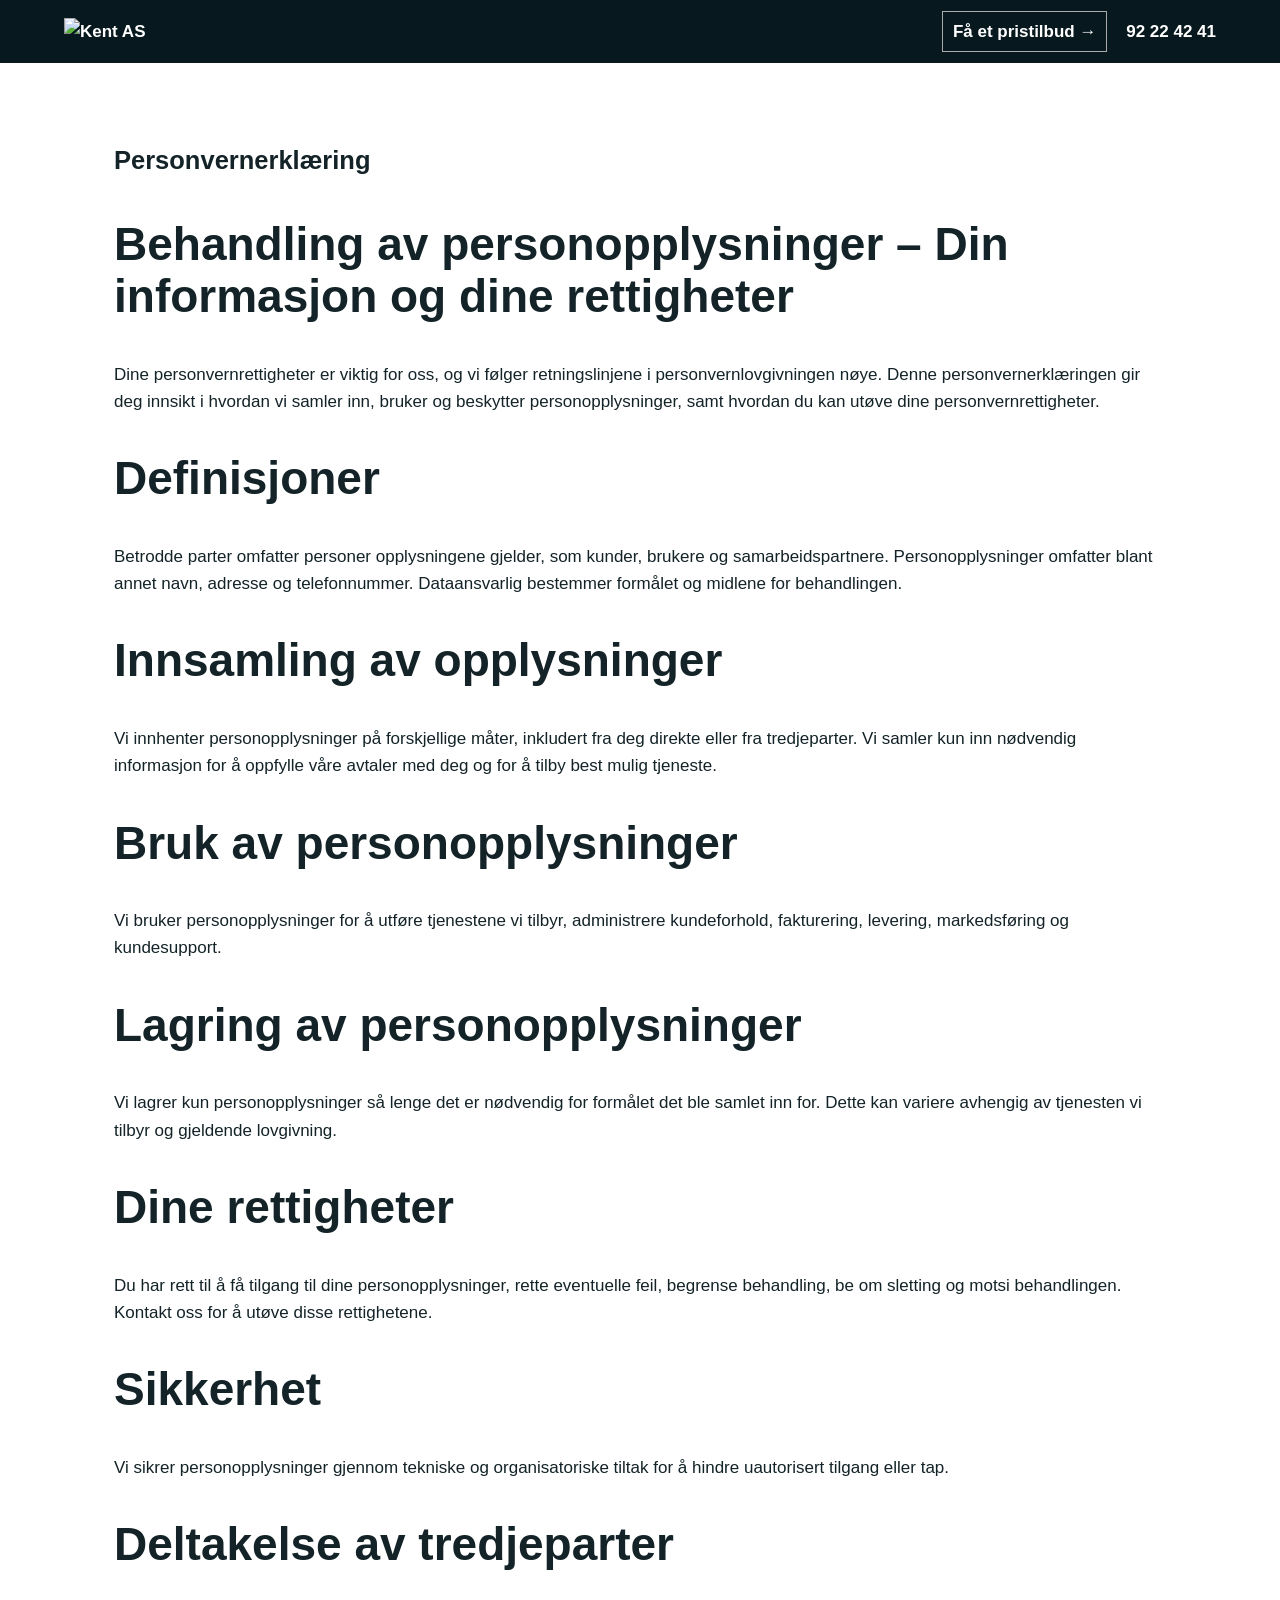
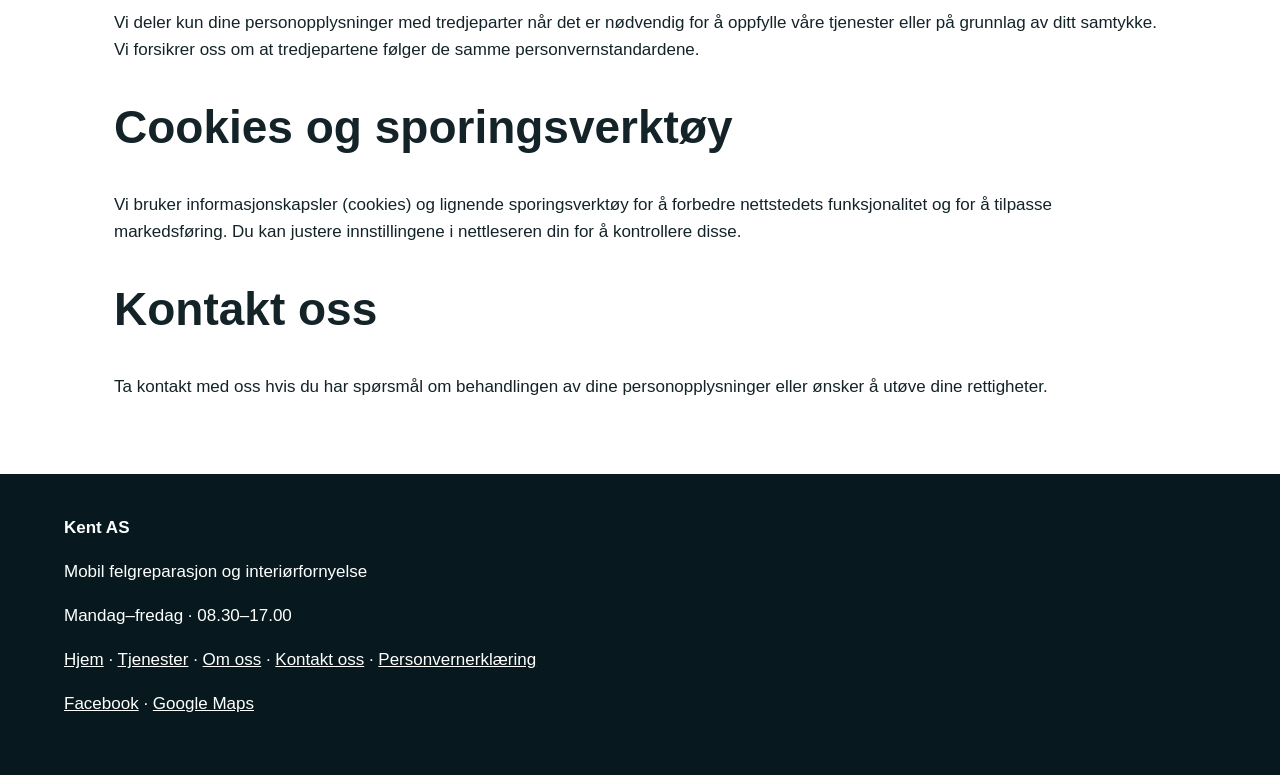
==== personvernerklaering.html @ ce972908 "Legg til nettsiden for Kent AS" ====
<!doctype html><html lang="nb"><head><meta charset="utf-8"><meta name="viewport" content="width=device-width,initial-scale=1"><meta name="robots" content="noindex,nofollow"><title>Personvernerklæring - KENT AS</title><link rel="stylesheet" href="../site.css"></head><body><header><a href="../index.html"><img width="78" src="https://kentas.no/wp-content/uploads/2024/09/KENTAS-Logo.png" alt="Kent AS"></a><div><a class="outline" href="../index.html#kontaktoss">Få et pristilbud →</a> <a href="tel:+4792224241">92 22 42 41</a></div></header><main><section id="personvern"><h1>Personvernerklæring</h1><h2>Behandling av personopplysninger – Din informasjon og dine rettigheter</h2><p>Dine personvernrettigheter er viktig for oss, og vi følger retningslinjene i personvernlovgivningen nøye. Denne personvernerklæringen gir deg innsikt i hvordan vi samler inn, bruker og beskytter personopplysninger, samt hvordan du kan utøve dine personvernrettigheter.</p><h2>Definisjoner</h2><p>Betrodde parter omfatter personer opplysningene gjelder, som kunder, brukere og samarbeidspartnere. Personopplysninger omfatter blant annet navn, adresse og telefonnummer. Dataansvarlig bestemmer formålet og midlene for behandlingen.</p><h2>Innsamling av opplysninger</h2><p>Vi innhenter personopplysninger på forskjellige måter, inkludert fra deg direkte eller fra tredjeparter. Vi samler kun inn nødvendig informasjon for å oppfylle våre avtaler med deg og for å tilby best mulig tjeneste.</p><h2>Bruk av personopplysninger</h2><p>Vi bruker personopplysninger for å utføre tjenestene vi tilbyr, administrere kundeforhold, fakturering, levering, markedsføring og kundesupport.</p><h2>Lagring av personopplysninger</h2><p>Vi lagrer kun personopplysninger så lenge det er nødvendig for formålet det ble samlet inn for. Dette kan variere avhengig av tjenesten vi tilbyr og gjeldende lovgivning.</p><h2>Dine rettigheter</h2><p>Du har rett til å få tilgang til dine personopplysninger, rette eventuelle feil, begrense behandling, be om sletting og motsi behandlingen. Kontakt oss for å utøve disse rettighetene.</p><h2>Sikkerhet</h2><p>Vi sikrer personopplysninger gjennom tekniske og organisatoriske tiltak for å hindre uautorisert tilgang eller tap.</p><h2>Deltakelse av tredjeparter</h2><p>Vi deler kun dine personopplysninger med tredjeparter når det er nødvendig for å oppfylle våre tjenester eller på grunnlag av ditt samtykke. Vi forsikrer oss om at tredjepartene følger de samme personvernstandardene.</p><h2>Cookies og sporingsverktøy</h2><p>Vi bruker informasjonskapsler (cookies) og lignende sporingsverktøy for å forbedre nettstedets funksjonalitet og for å tilpasse markedsføring. Du kan justere innstillingene i nettleseren din for å kontrollere disse.</p><h2>Kontakt oss</h2><p>Ta kontakt med oss hvis du har spørsmål om behandlingen av dine personopplysninger eller ønsker å utøve dine rettigheter.</p></section></main><footer><strong>Kent AS</strong><p>Mobil felgreparasjon og interiørfornyelse</p><p>Mandag–fredag · 08.30–17.00</p><nav><a href="../index.html">Hjem</a> · <a href="../index.html#tjenester">Tjenester</a> · <a href="../index.html#hvorforvelgeoss">Om oss</a> · <a href="../index.html#kontaktoss">Kontakt oss</a> · <a href="../personvernerklaering/index.html">Personvernerklæring</a></nav><p><a href="https://nb-no.facebook.com/repkent/">Facebook</a> · <a href="https://maps.app.goo.gl/f2fDpJpUZqLAaT4b7">Google Maps</a></p></footer></body></html>
---- site.css ----
*{box-sizing:border-box}body{margin:0;color:#132328;font:17px/1.6 "DM Sans",Arial,sans-serif}a{color:inherit}header,footer{background:#07191e;color:white;padding:18px 5vw}header{display:flex;align-items:center;justify-content:space-between;gap:12px}header a,.button{font-weight:700;text-decoration:none}.outline{border:1px solid #aaa;padding:10px;margin-right:14px}.hero{max-width:none;color:#fff;background:linear-gradient(90deg,#04191eee,#05171ab0 62%,#03121766),url("https://kentas.no/wp-content/uploads/2024/09/shutterstock_1385472002-scaled-1.jpg") center/cover;min-height:75vh;display:grid;place-items:center;text-align:center;border-bottom:10px solid #46c855}.hero h1{font:800 clamp(32px,5vw,64px)/1.06 "Lexend Deca",Arial,sans-serif;max-width:770px;margin:auto}.hero p{margin:28px auto}.button,button{display:inline-block;background:#46c855;color:#102617;padding:12px 22px}.grid{display:grid;grid-template-columns:1fr 1fr;gap:32px}section{max-width:1180px;margin:auto;padding:56px 5vw}h2,h3{font-family:"Lexend Deca",Arial,sans-serif;line-height:1.12}h2{font-size:clamp(28px,4vw,46px)}article img{width:100%;height:250px;object-fit:cover}.gallery{display:flex;gap:12px;overflow:auto;margin-top:35px}.gallery img{height:140px;width:160px;object-fit:cover}.work{max-width:100%;width:450px}details{padding:14px 0;border-bottom:1px solid #ccc}summary{cursor:pointer;font-weight:bold}fieldset{border:1px solid #ccc}label{display:block;margin:10px 0}input,textarea{display:block;width:100%;padding:10px}footer{padding-block:40px}@media(max-width:650px){.grid{grid-template-columns:1fr}.outline{display:block;margin:0;padding:5px}.hero{min-height:62vh}section{padding:32px 6vw}}
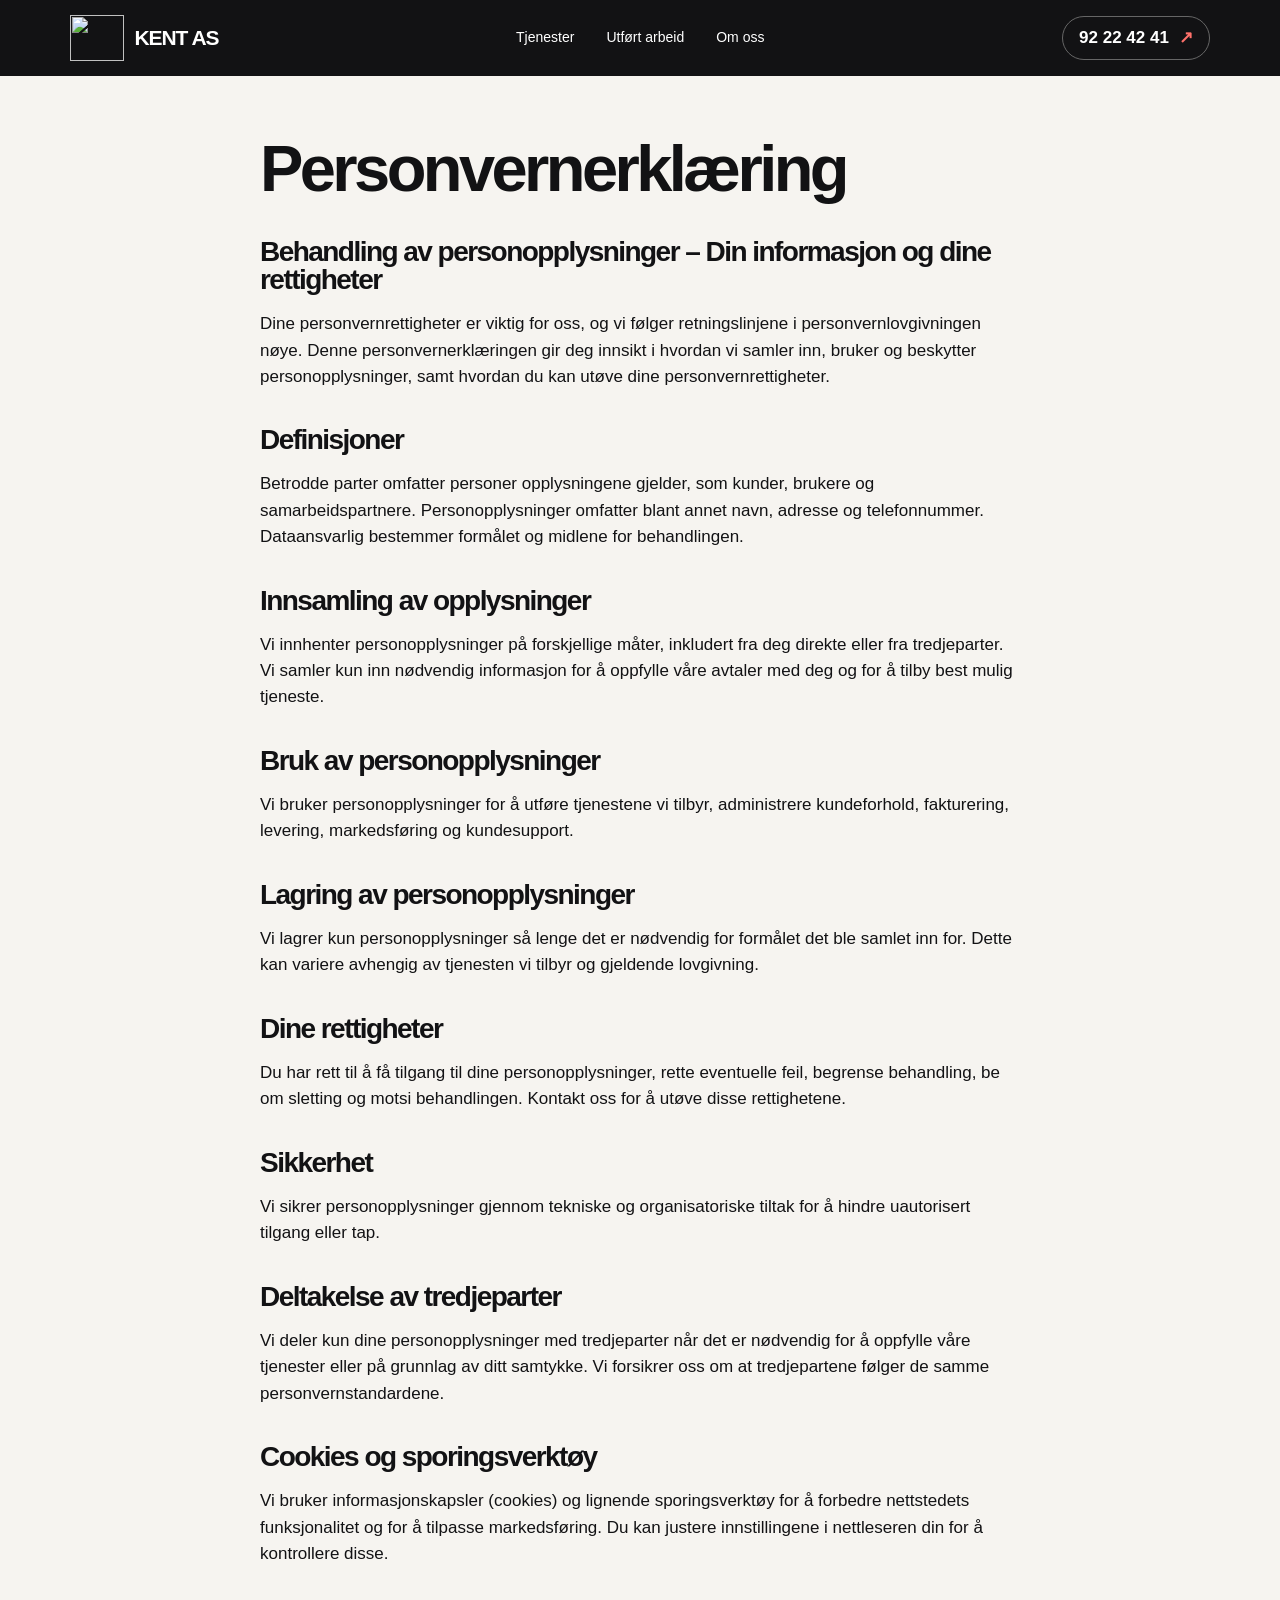
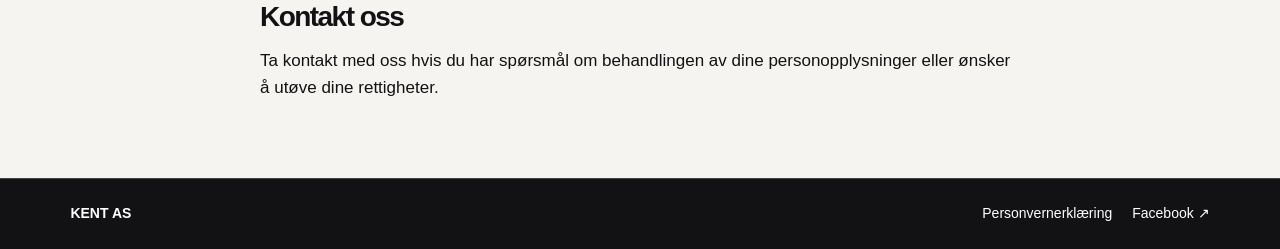
==== commit a0f14b13: "Forny verkstedsidene og legg til lokal SEO" ====
--- a/personvernerklaering.html
+++ b/personvernerklaering.html
@@ -1 +1,7 @@
-<!doctype html><html lang="nb"><head><meta charset="utf-8"><meta name="viewport" content="width=device-width,initial-scale=1"><meta name="robots" content="noindex,nofollow"><title>Personvernerklæring - KENT AS</title><link rel="stylesheet" href="../site.css"></head><body><header><a href="../index.html"><img width="78" src="https://kentas.no/wp-content/uploads/2024/09/KENTAS-Logo.png" alt="Kent AS"></a><div><a class="outline" href="../index.html#kontaktoss">Få et pristilbud →</a> <a href="tel:+4792224241">92 22 42 41</a></div></header><main><section id="personvern"><h1>Personvernerklæring</h1><h2>Behandling av personopplysninger – Din informasjon og dine rettigheter</h2><p>Dine personvernrettigheter er viktig for oss, og vi følger retningslinjene i personvernlovgivningen nøye. Denne personvernerklæringen gir deg innsikt i hvordan vi samler inn, bruker og beskytter personopplysninger, samt hvordan du kan utøve dine personvernrettigheter.</p><h2>Definisjoner</h2><p>Betrodde parter omfatter personer opplysningene gjelder, som kunder, brukere og samarbeidspartnere. Personopplysninger omfatter blant annet navn, adresse og telefonnummer. Dataansvarlig bestemmer formålet og midlene for behandlingen.</p><h2>Innsamling av opplysninger</h2><p>Vi innhenter personopplysninger på forskjellige måter, inkludert fra deg direkte eller fra tredjeparter. Vi samler kun inn nødvendig informasjon for å oppfylle våre avtaler med deg og for å tilby best mulig tjeneste.</p><h2>Bruk av personopplysninger</h2><p>Vi bruker personopplysninger for å utføre tjenestene vi tilbyr, administrere kundeforhold, fakturering, levering, markedsføring og kundesupport.</p><h2>Lagring av personopplysninger</h2><p>Vi lagrer kun personopplysninger så lenge det er nødvendig for formålet det ble samlet inn for. Dette kan variere avhengig av tjenesten vi tilbyr og gjeldende lovgivning.</p><h2>Dine rettigheter</h2><p>Du har rett til å få tilgang til dine personopplysninger, rette eventuelle feil, begrense behandling, be om sletting og motsi behandlingen. Kontakt oss for å utøve disse rettighetene.</p><h2>Sikkerhet</h2><p>Vi sikrer personopplysninger gjennom tekniske og organisatoriske tiltak for å hindre uautorisert tilgang eller tap.</p><h2>Deltakelse av tredjeparter</h2><p>Vi deler kun dine personopplysninger med tredjeparter når det er nødvendig for å oppfylle våre tjenester eller på grunnlag av ditt samtykke. Vi forsikrer oss om at tredjepartene følger de samme personvernstandardene.</p><h2>Cookies og sporingsverktøy</h2><p>Vi bruker informasjonskapsler (cookies) og lignende sporingsverktøy for å forbedre nettstedets funksjonalitet og for å tilpasse markedsføring. Du kan justere innstillingene i nettleseren din for å kontrollere disse.</p><h2>Kontakt oss</h2><p>Ta kontakt med oss hvis du har spørsmål om behandlingen av dine personopplysninger eller ønsker å utøve dine rettigheter.</p></section></main><footer><strong>Kent AS</strong><p>Mobil felgreparasjon og interiørfornyelse</p><p>Mandag–fredag · 08.30–17.00</p><nav><a href="../index.html">Hjem</a> · <a href="../index.html#tjenester">Tjenester</a> · <a href="../index.html#hvorforvelgeoss">Om oss</a> · <a href="../index.html#kontaktoss">Kontakt oss</a> · <a href="../personvernerklaering/index.html">Personvernerklæring</a></nav><p><a href="https://nb-no.facebook.com/repkent/">Facebook</a> · <a href="https://maps.app.goo.gl/f2fDpJpUZqLAaT4b7">Google Maps</a></p></footer></body></html>
+<!doctype html>
+<html lang="nb"><head>
+<meta charset="utf-8"><meta name="viewport" content="width=device-width,initial-scale=1">
+<title>Personvernerklæring | Kent AS</title><meta name="description" content="Les hvordan Kent AS behandler personopplysninger og hvordan du kontakter oss om dine rettigheter.">
+<meta name="robots" content="noindex,follow"><link rel="canonical" href="https://kentas.no/personvernerklaering/">
+<meta property="og:type" content="website"><meta property="og:locale" content="nb_NO"><meta property="og:site_name" content="Kent AS"><meta property="og:title" content="Personvernerklæring | Kent AS"><meta property="og:description" content="Les hvordan Kent AS behandler personopplysninger og hvordan du kontakter oss om dine rettigheter."><meta property="og:url" content="https://kentas.no/personvernerklaering/"><meta property="og:image" content="https://kentas.no/wp-content/uploads/2024/09/shutterstock_1385472002-scaled-1.jpg"><meta property="og:image:alt" content="Detaljbilde av felg på bil"><meta name="twitter:card" content="summary_large_image"><meta name="theme-color" content="#121212">
+<link rel="icon" href="https://kentas.no/wp-content/uploads/2024/09/KENTAS-Logo.png"><link rel="stylesheet" href="/site.css"><script type="application/ld+json">{"@context":"https://schema.org","@type":"WebPage","name":"Personvernerklæring","url":"https://kentas.no/personvernerklaering/","inLanguage":"nb"}</script></head><body><a class="skip" href="#innhold">Hopp til innhold</a><header><div class="wrap bar"><a class="brand" href="/" aria-label="Kent AS, forside"><img src="https://kentas.no/wp-content/uploads/2024/09/KENTAS-Logo.png" alt="" width="54" height="46"><span>KENT AS</span></a><nav aria-label="Hovedmeny"><a href="/#tjenester">Tjenester</a><a href="/#arbeid">Utført arbeid</a><a href="/#hvorforvelgeoss">Om oss</a></nav><a class="navcall" href="tel:+4792224241">92 22 42 41 <span aria-hidden="true">↗</span></a></div></header><main class="wrap privacy" id="innhold"><h1>Personvernerklæring</h1><h2>Behandling av personopplysninger – Din informasjon og dine rettigheter</h2><p>Dine personvernrettigheter er viktig for oss, og vi følger retningslinjene i personvernlovgivningen nøye. Denne personvernerklæringen gir deg innsikt i hvordan vi samler inn, bruker og beskytter personopplysninger, samt hvordan du kan utøve dine personvernrettigheter.</p><h2>Definisjoner</h2><p>Betrodde parter omfatter personer opplysningene gjelder, som kunder, brukere og samarbeidspartnere. Personopplysninger omfatter blant annet navn, adresse og telefonnummer. Dataansvarlig bestemmer formålet og midlene for behandlingen.</p><h2>Innsamling av opplysninger</h2><p>Vi innhenter personopplysninger på forskjellige måter, inkludert fra deg direkte eller fra tredjeparter. Vi samler kun inn nødvendig informasjon for å oppfylle våre avtaler med deg og for å tilby best mulig tjeneste.</p><h2>Bruk av personopplysninger</h2><p>Vi bruker personopplysninger for å utføre tjenestene vi tilbyr, administrere kundeforhold, fakturering, levering, markedsføring og kundesupport.</p><h2>Lagring av personopplysninger</h2><p>Vi lagrer kun personopplysninger så lenge det er nødvendig for formålet det ble samlet inn for. Dette kan variere avhengig av tjenesten vi tilbyr og gjeldende lovgivning.</p><h2>Dine rettigheter</h2><p>Du har rett til å få tilgang til dine personopplysninger, rette eventuelle feil, begrense behandling, be om sletting og motsi behandlingen. Kontakt oss for å utøve disse rettighetene.</p><h2>Sikkerhet</h2><p>Vi sikrer personopplysninger gjennom tekniske og organisatoriske tiltak for å hindre uautorisert tilgang eller tap.</p><h2>Deltakelse av tredjeparter</h2><p>Vi deler kun dine personopplysninger med tredjeparter når det er nødvendig for å oppfylle våre tjenester eller på grunnlag av ditt samtykke. Vi forsikrer oss om at tredjepartene følger de samme personvernstandardene.</p><h2>Cookies og sporingsverktøy</h2><p>Vi bruker informasjonskapsler (cookies) og lignende sporingsverktøy for å forbedre nettstedets funksjonalitet og for å tilpasse markedsføring. Du kan justere innstillingene i nettleseren din for å kontrollere disse.</p><h2>Kontakt oss</h2><p>Ta kontakt med oss hvis du har spørsmål om behandlingen av dine personopplysninger eller ønsker å utøve dine rettigheter.</p></main><footer><div class="wrap foot"><strong>KENT AS</strong><a href="/personvernerklaering/">Personvernerklæring</a><a href="https://nb-no.facebook.com/repkent/">Facebook ↗</a></div></footer></body></html>
--- a/site.css
+++ b/site.css
@@ -1 +1 @@
-*{box-sizing:border-box}body{margin:0;color:#132328;font:17px/1.6 "DM Sans",Arial,sans-serif}a{color:inherit}header,footer{background:#07191e;color:white;padding:18px 5vw}header{display:flex;align-items:center;justify-content:space-between;gap:12px}header a,.button{font-weight:700;text-decoration:none}.outline{border:1px solid #aaa;padding:10px;margin-right:14px}.hero{max-width:none;color:#fff;background:linear-gradient(90deg,#04191eee,#05171ab0 62%,#03121766),url("https://kentas.no/wp-content/uploads/2024/09/shutterstock_1385472002-scaled-1.jpg") center/cover;min-height:75vh;display:grid;place-items:center;text-align:center;border-bottom:10px solid #46c855}.hero h1{font:800 clamp(32px,5vw,64px)/1.06 "Lexend Deca",Arial,sans-serif;max-width:770px;margin:auto}.hero p{margin:28px auto}.button,button{display:inline-block;background:#46c855;color:#102617;padding:12px 22px}.grid{display:grid;grid-template-columns:1fr 1fr;gap:32px}section{max-width:1180px;margin:auto;padding:56px 5vw}h2,h3{font-family:"Lexend Deca",Arial,sans-serif;line-height:1.12}h2{font-size:clamp(28px,4vw,46px)}article img{width:100%;height:250px;object-fit:cover}.gallery{display:flex;gap:12px;overflow:auto;margin-top:35px}.gallery img{height:140px;width:160px;object-fit:cover}.work{max-width:100%;width:450px}details{padding:14px 0;border-bottom:1px solid #ccc}summary{cursor:pointer;font-weight:bold}fieldset{border:1px solid #ccc}label{display:block;margin:10px 0}input,textarea{display:block;width:100%;padding:10px}footer{padding-block:40px}@media(max-width:650px){.grid{grid-template-columns:1fr}.outline{display:block;margin:0;padding:5px}.hero{min-height:62vh}section{padding:32px 6vw}}
+:root{--ink:#121214;--paper:#f6f4f0;--red:#e93432;--muted:#58585d}*{box-sizing:border-box}html{scroll-behavior:smooth;scroll-padding-top:24px}body{margin:0;background:var(--paper);color:var(--ink);font:17px/1.55 "Segoe UI",Arial,sans-serif}a{color:inherit}a:focus-visible,summary:focus-visible{outline:3px solid #fd912f;outline-offset:4px}.wrap{width:min(1180px,89%);margin:auto}header,footer{background:var(--ink);color:white}.bar,.brand,nav,.actions,.foot{display:flex;align-items:center}.bar{min-height:76px;justify-content:space-between;gap:20px}.brand{gap:10px;font-size:21px;font-weight:900;letter-spacing:-.05em}.brand img{object-fit:contain}.bar a,.cta,.under,.foot a{text-decoration:none}nav{gap:32px;font-size:14px}.navcall{border:1px solid #666;padding:8px 16px;border-radius:30px;font-weight:700}.navcall span{color:#ff716b;margin-left:5px}.hero{position:relative;isolation:isolate;color:#fff;background:#141418;overflow:hidden}.hero-photo{position:absolute;inset:0;height:100%;width:100%;object-fit:cover;object-position:center;z-index:-2}.hero:before{content:"";position:absolute;inset:0;background:linear-gradient(90deg,#101012 5%,#101012ed 28%,#10101285 55%,transparent 87%);z-index:-1}.hero-copy{padding-block:clamp(58px,7vw,96px)}.kicker{font:700 12px/1.5 "Segoe UI",Arial,sans-serif;letter-spacing:.17em;text-transform:uppercase;display:flex;gap:12px;align-items:center;margin:0 0 20px}.kicker i{width:30px;height:3px;background:var(--red);transform:skewX(-23deg)}h1,h2,h3{font-family:"Arial",sans-serif;margin:0;line-height:1.01;letter-spacing:-.055em}h1{font-size:clamp(72px,8vw,125px);font-weight:850}h1 em{color:#ff615a}h2{font-size:clamp(36px,4.5vw,72px)}h2 span{color:var(--red)}h3{font-size:clamp(23px,2.5vw,37px)}.intro{max-width:445px;font-size:19px;color:#ebe7e4}.actions{flex-wrap:wrap;gap:24px;margin-top:26px}.cta{display:inline-flex;align-items:center;gap:25px;background:#b82525;color:white;font-weight:750;border-radius:3px;padding:13px 20px}.cta:hover{background:#981b1b}.under{text-decoration:underline;text-underline-offset:5px;font-weight:650}.block{padding-block:clamp(48px,7vw,100px)}.services,.pair,.about,.contactgrid,.thumbs{display:grid;gap:22px}.services,.pair,.about,.contactgrid{grid-template-columns:1fr 1fr}.services,.pair{margin-top:30px}.services article{background:white;border-bottom:3px solid #d8d4ce}.services article>img,.about>img,.pair img,.thumbs img{width:100%;display:block;object-fit:cover}.services article>img{height:clamp(190px,21vw,300px)}.services article div{padding:24px}.services p,.about p:not(.kicker){color:var(--muted)}.showcase,.contact{background:#1b1b1e;color:#faf8f4}.pair figure{position:relative;margin:0}.pair img{aspect-ratio:1.65}.pair figcaption{position:absolute;bottom:12px;left:12px;background:#121214ed;padding:4px 12px;font-weight:700}.thumbs{grid-template-columns:repeat(auto-fill,minmax(124px,1fr));padding:18px 0}.thumbs img{aspect-ratio:1.35}.showcase details{margin-top:20px;border-block:1px solid #555}.showcase summary{cursor:pointer;padding:14px 0}.about,.contactgrid{gap:clamp(28px,6vw,90px);align-items:center}.about>img{aspect-ratio:1.35}.contactgrid>div>p{max-width:510px;color:#d4d1d0}address{font-style:normal;border-left:2px solid var(--red);padding-left:28px}address a{display:block;text-underline-offset:4px}address p{margin:8px 0;color:#d4d1d0}hr{border:0;border-top:1px solid #555;margin:18px 0}footer{border-top:1px solid #444}.foot{flex-wrap:wrap;gap:20px;padding-block:24px;font-size:14px}.foot strong{margin-right:auto}.privacy{max-width:760px;padding-block:60px}.privacy h1{font-size:clamp(30px,6vw,65px)}.privacy h2{font-size:28px;margin-top:36px}.skip{position:absolute;left:0;top:-100px}.skip:focus{top:0;background:white;padding:10px;z-index:3}@media(max-width:700px){.bar{flex-wrap:wrap;gap:8px;padding-block:10px}.bar nav{order:3;width:100%;justify-content:space-between;border-top:1px solid #393939;padding-top:8px}.navcall{font-size:14px}.brand img{width:43px;height:38px}.hero:before{background:linear-gradient(90deg,#111114ee,#11111482)}.hero-photo{object-position:65% center}.hero-copy{padding-block:54px}.intro{max-width:320px;font-size:17px}.services,.about,.contactgrid{grid-template-columns:1fr}.pair{gap:8px}.pair img{aspect-ratio:.9}.actions{gap:15px}.foot strong{width:100%}}@media(prefers-reduced-motion:reduce){html{scroll-behavior:auto}}
